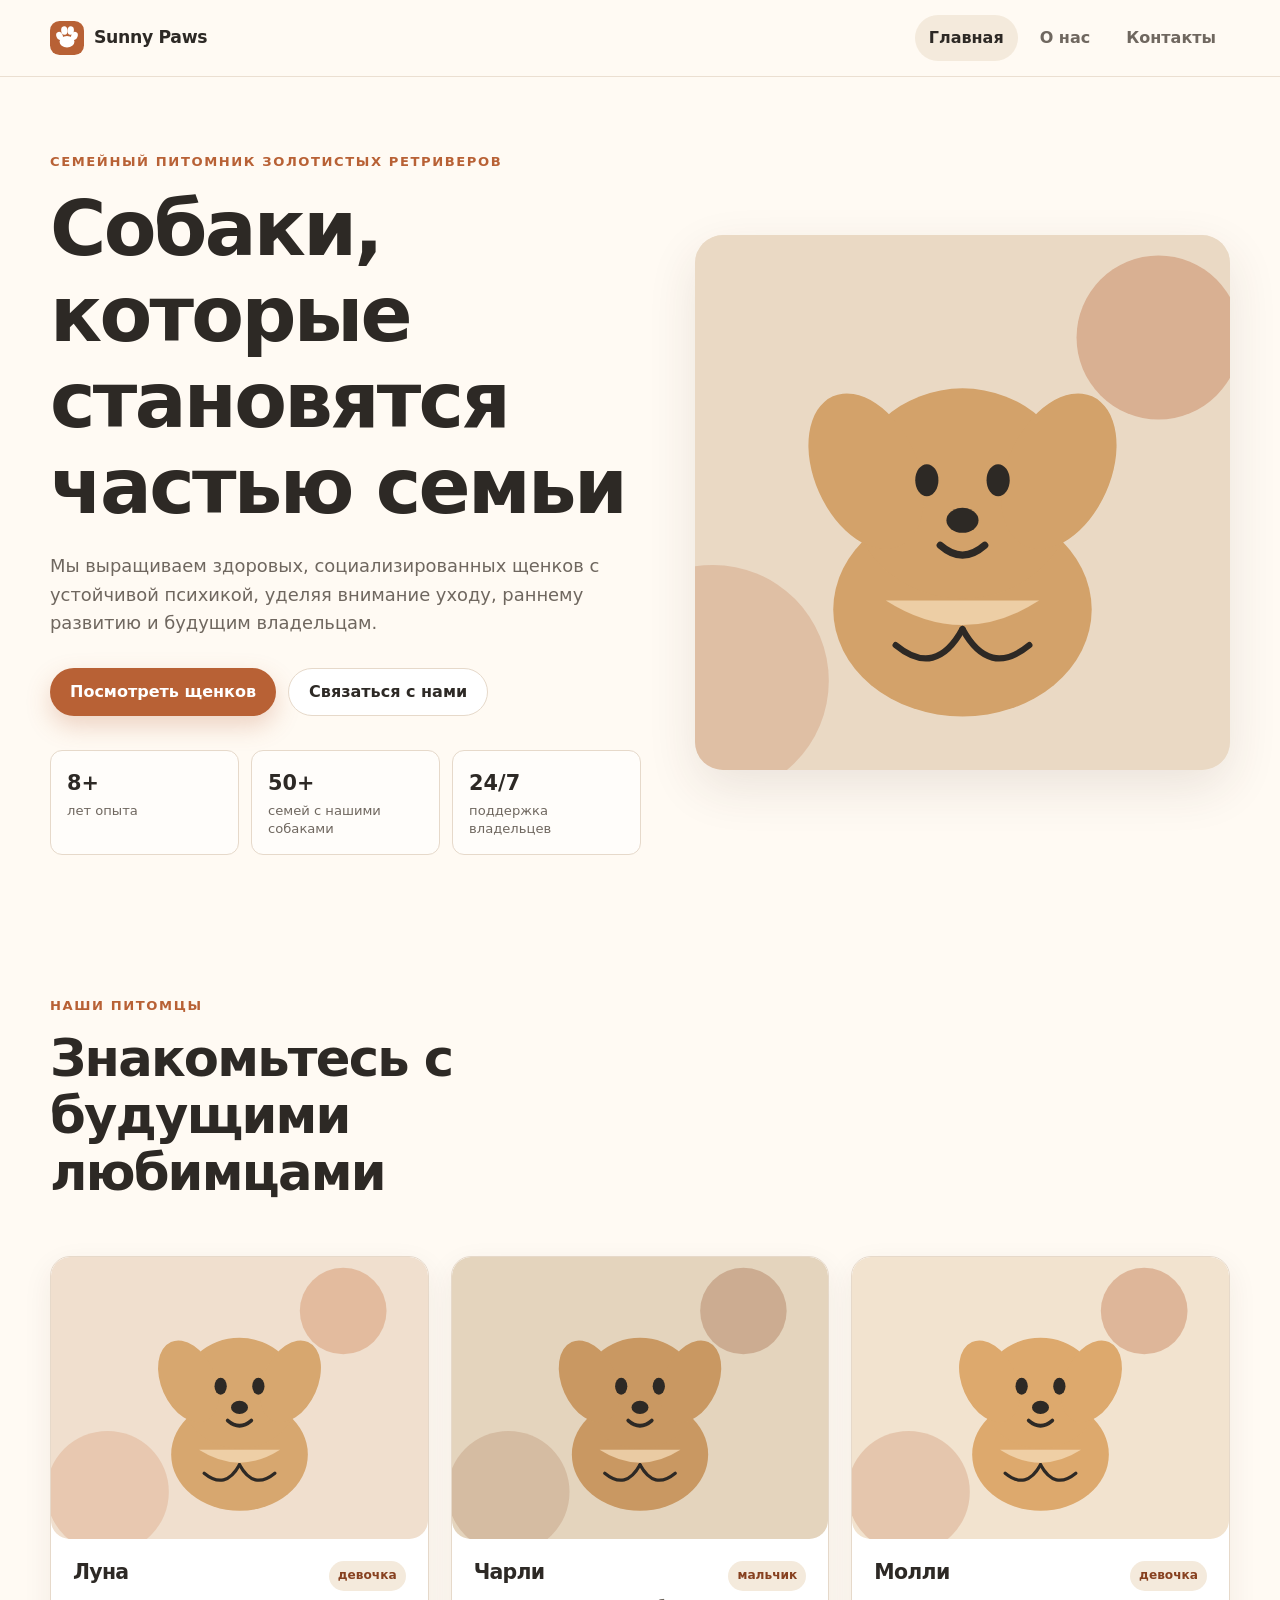
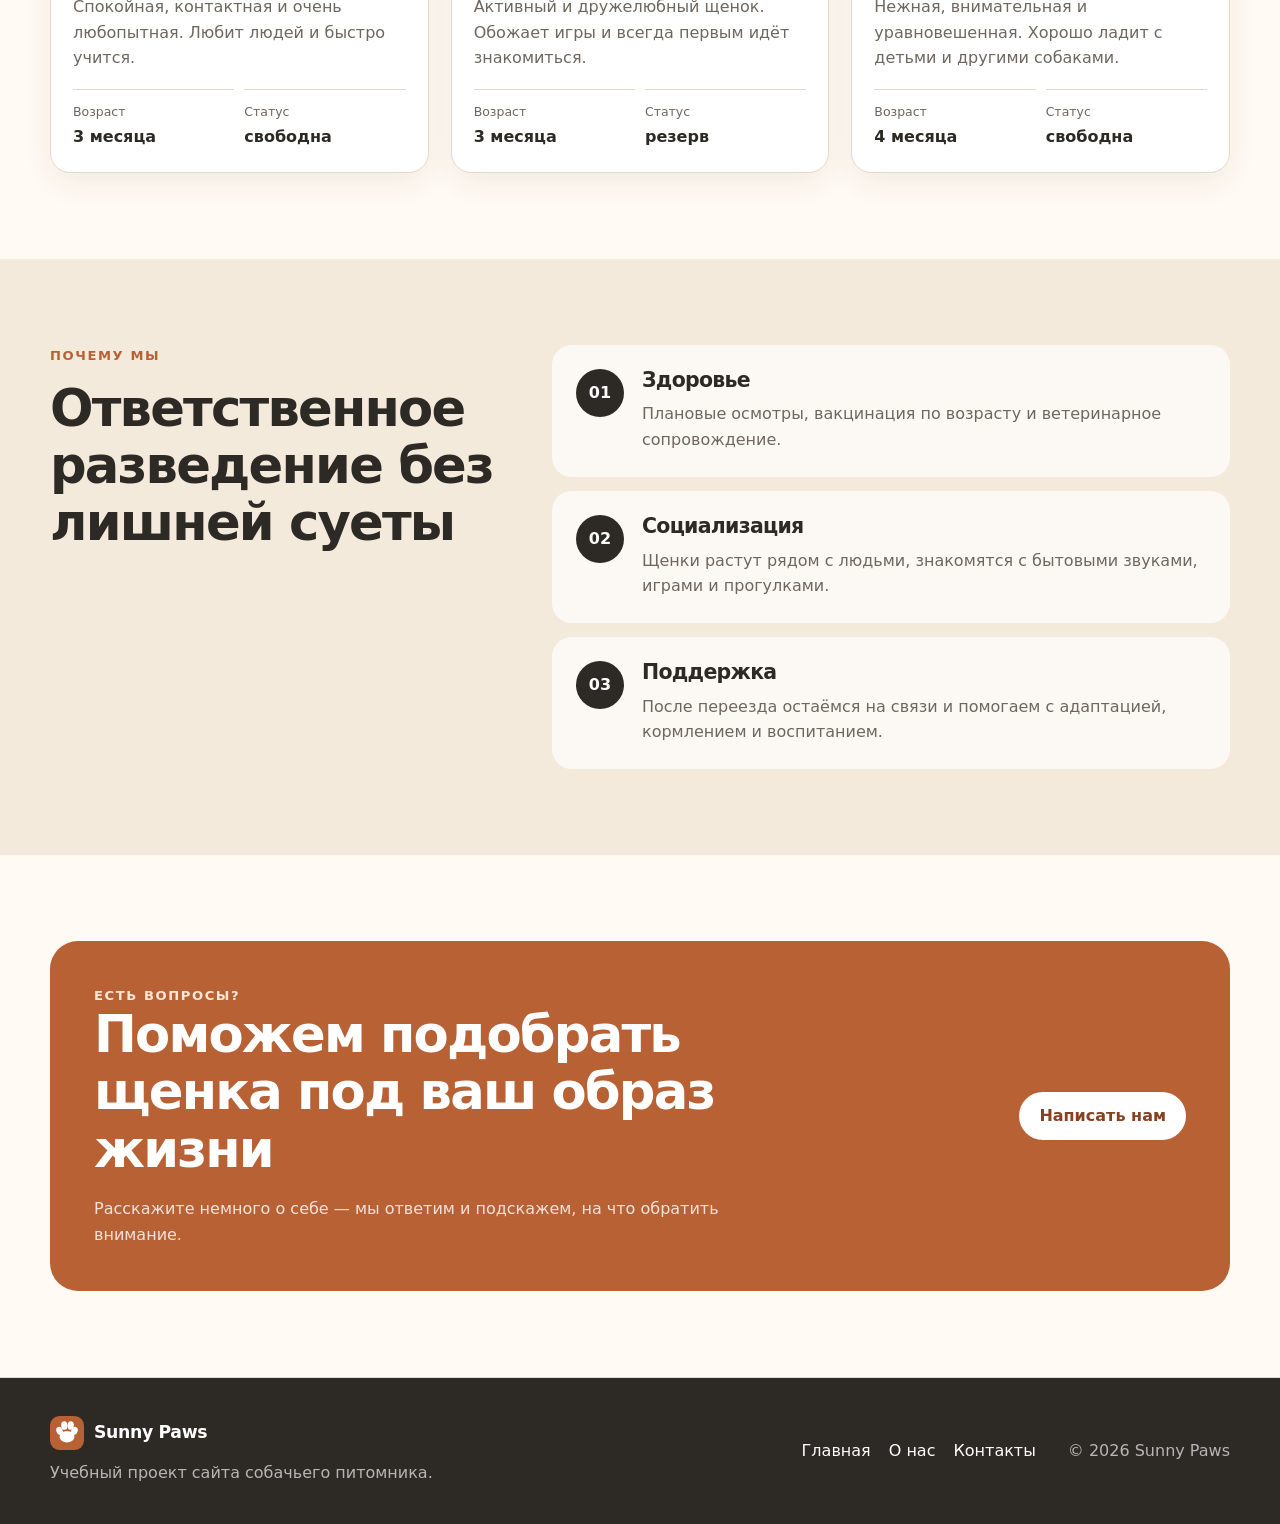
==== index.html @ 7658da3b "c" ====
<!DOCTYPE html>
<html lang="ru">
<head>
  <meta charset="UTF-8">
  <meta name="viewport" content="width=device-width, initial-scale=1.0">
  <meta name="description" content="Sunny Paws — семейный питомник золотистых ретриверов. Щенки, родители, уход и консультации.">
  <title>Sunny Paws — питомник золотистых ретриверов</title>
  <link rel="icon" href="images/paw.svg" type="image/svg+xml">
  <link rel="stylesheet" href="css/style.css">
  <link rel="stylesheet" href="css/responsive.css">
  <script src="js/script.js" defer></script>
</head>
<body>
  <header class="site-header">
    <div class="container header-inner">
      <a class="logo" href="index.html" aria-label="Sunny Paws — на главную">
        <img src="images/paw.svg" alt="" width="34" height="34">
        <span>Sunny Paws</span>
      </a>

      <button class="menu-toggle" type="button" aria-label="Открыть меню" aria-expanded="false" aria-controls="main-nav">
        <span></span>
        <span></span>
        <span></span>
      </button>

      <nav class="main-nav" id="main-nav" aria-label="Основная навигация">
        <a class="active" href="index.html" aria-current="page">Главная</a>
        <a href="about.html">О нас</a>
        <a href="contacts.html">Контакты</a>
      </nav>
    </div>
  </header>

  <main>
    <section class="hero">
      <div class="container hero-grid">
        <div class="hero-content">
          <p class="eyebrow">Семейный питомник золотистых ретриверов</p>
          <h1>Собаки, которые становятся частью семьи</h1>
          <p class="hero-text">
            Мы выращиваем здоровых, социализированных щенков с устойчивой психикой,
            уделяя внимание уходу, раннему развитию и будущим владельцам.
          </p>
          <div class="hero-actions">
            <a class="button button-primary" href="#puppies">Посмотреть щенков</a>
            <a class="button button-secondary" href="contacts.html">Связаться с нами</a>
          </div>
          <ul class="hero-facts" aria-label="Кратко о питомнике">
            <li><strong>8+</strong><span>лет опыта</span></li>
            <li><strong>50+</strong><span>семей с нашими собаками</span></li>
            <li><strong>24/7</strong><span>поддержка владельцев</span></li>
          </ul>
        </div>

        <div class="hero-visual" aria-hidden="true">
          <img src="images/hero-dog.svg" alt="">
        </div>
      </div>
    </section>

    <section class="section" id="puppies">
      <div class="container">
        <div class="section-heading">
          <div>
            <p class="eyebrow">Наши питомцы</p>
            <h2>Знакомьтесь с будущими любимцами</h2>
          </div>
        </div>

        <div class="dog-grid">
          <article class="dog-card">
            <img src="images/dog-luna.svg" alt="Золотистый ретривер по кличке Луна">
            <div class="dog-card-body">
              <div class="dog-card-top">
                <h3>Луна</h3>
                <span class="badge">девочка</span>
              </div>
              <p>Спокойная, контактная и очень любопытная. Любит людей и быстро учится.</p>
              <dl class="dog-meta">
                <div><dt>Возраст</dt><dd>3 месяца</dd></div>
                <div><dt>Статус</dt><dd>свободна</dd></div>
              </dl>
            </div>
          </article>

          <article class="dog-card">
            <img src="images/dog-charlie.svg" alt="Золотистый ретривер по кличке Чарли">
            <div class="dog-card-body">
              <div class="dog-card-top">
                <h3>Чарли</h3>
                <span class="badge">мальчик</span>
              </div>
              <p>Активный и дружелюбный щенок. Обожает игры и всегда первым идёт знакомиться.</p>
              <dl class="dog-meta">
                <div><dt>Возраст</dt><dd>3 месяца</dd></div>
                <div><dt>Статус</dt><dd>резерв</dd></div>
              </dl>
            </div>
          </article>

          <article class="dog-card">
            <img src="images/dog-molly.svg" alt="Золотистый ретривер по кличке Молли">
            <div class="dog-card-body">
              <div class="dog-card-top">
                <h3>Молли</h3>
                <span class="badge">девочка</span>
              </div>
              <p>Нежная, внимательная и уравновешенная. Хорошо ладит с детьми и другими собаками.</p>
              <dl class="dog-meta">
                <div><dt>Возраст</dt><dd>4 месяца</dd></div>
                <div><dt>Статус</dt><dd>свободна</dd></div>
              </dl>
            </div>
          </article>
        </div>
      </div>
    </section>

    <section class="section section-soft">
      <div class="container benefits-grid">
        <div class="section-heading compact">
          <div>
            <p class="eyebrow">Почему мы</p>
            <h2>Ответственное разведение без лишней суеты</h2>
          </div>
        </div>

        <div class="benefits">
          <article class="benefit">
            <span class="benefit-number">01</span>
            <div>
              <h3>Здоровье</h3>
              <p>Плановые осмотры, вакцинация по возрасту и ветеринарное сопровождение.</p>
            </div>
          </article>
          <article class="benefit">
            <span class="benefit-number">02</span>
            <div>
              <h3>Социализация</h3>
              <p>Щенки растут рядом с людьми, знакомятся с бытовыми звуками, играми и прогулками.</p>
            </div>
          </article>
          <article class="benefit">
            <span class="benefit-number">03</span>
            <div>
              <h3>Поддержка</h3>
              <p>После переезда остаёмся на связи и помогаем с адаптацией, кормлением и воспитанием.</p>
            </div>
          </article>
        </div>
      </div>
    </section>

    <section class="section">
      <div class="container cta">
        <div>
          <p class="eyebrow">Есть вопросы?</p>
          <h2>Поможем подобрать щенка под ваш образ жизни</h2>
          <p>Расскажите немного о себе — мы ответим и подскажем, на что обратить внимание.</p>
        </div>
        <a class="button button-light" href="contacts.html">Написать нам</a>
      </div>
    </section>
  </main>

  <footer class="site-footer">
    <div class="container footer-inner">
      <div>
        <a class="logo footer-logo" href="index.html">
          <img src="images/paw.svg" alt="" width="30" height="30">
          <span>Sunny Paws</span>
        </a>
        <p>Учебный проект сайта собачьего питомника.</p>
      </div>
      <nav class="footer-nav" aria-label="Навигация в подвале">
        <a href="index.html">Главная</a>
        <a href="about.html">О нас</a>
        <a href="contacts.html">Контакты</a>
      </nav>
      <p class="copyright">© <span data-current-year></span> Sunny Paws</p>
    </div>
  </footer>
</body>
</html>
---- css/style.css ----
:root {
  --bg: #fffaf3;
  --surface: #ffffff;
  --surface-soft: #f4eadc;
  --text: #2d2925;
  --muted: #6f675f;
  --accent: #b86135;
  --accent-dark: #874120;
  --line: #e6d9ca;
  --success: #2f6c4e;
  --danger: #b13d3d;
  --shadow: 0 18px 50px rgba(70, 49, 34, 0.11);
  --radius-lg: 28px;
  --radius-md: 20px;
  --radius-sm: 12px;
  --container: 1180px;
}

* {
  box-sizing: border-box;
}

html {
  scroll-behavior: smooth;
}

body {
  margin: 0;
  font-family: Inter, ui-sans-serif, system-ui, -apple-system, BlinkMacSystemFont, "Segoe UI", sans-serif;
  color: var(--text);
  background: var(--bg);
  line-height: 1.6;
}

body.menu-open {
  overflow: hidden;
}

img {
  display: block;
  max-width: 100%;
}

a {
  color: inherit;
}

button,
input,
textarea {
  font: inherit;
}

button,
a {
  -webkit-tap-highlight-color: transparent;
}

.container {
  width: min(calc(100% - 40px), var(--container));
  margin-inline: auto;
}

.site-header {
  position: sticky;
  top: 0;
  z-index: 100;
  background: rgba(255, 250, 243, 0.94);
  border-bottom: 1px solid rgba(230, 217, 202, 0.8);
  backdrop-filter: blur(12px);
}

.header-inner {
  min-height: 76px;
  display: flex;
  align-items: center;
  justify-content: space-between;
  gap: 24px;
}

.logo {
  display: inline-flex;
  align-items: center;
  gap: 10px;
  text-decoration: none;
  font-weight: 800;
  font-size: 1.08rem;
  letter-spacing: -0.02em;
}

.logo img {
  width: 34px;
  height: 34px;
}

.main-nav {
  display: flex;
  align-items: center;
  gap: 8px;
}

.main-nav a,
.footer-nav a {
  text-decoration: none;
}

.main-nav a {
  padding: 10px 14px;
  border-radius: 999px;
  color: var(--muted);
  font-weight: 700;
  transition: color 0.2s ease, background 0.2s ease;
}

.main-nav a:hover,
.main-nav a:focus-visible,
.main-nav a.active {
  color: var(--text);
  background: var(--surface-soft);
  outline: none;
}

.menu-toggle {
  display: none;
  width: 44px;
  height: 44px;
  padding: 10px;
  border: 1px solid var(--line);
  border-radius: 12px;
  background: var(--surface);
  cursor: pointer;
}

.menu-toggle span {
  display: block;
  width: 100%;
  height: 2px;
  margin: 4px 0;
  background: var(--text);
  border-radius: 999px;
  transition: transform 0.2s ease, opacity 0.2s ease;
}

.hero {
  padding: 74px 0 54px;
}

.hero-grid,
.page-hero-grid {
  display: grid;
  grid-template-columns: minmax(0, 1.05fr) minmax(320px, 0.95fr);
  align-items: center;
  gap: 54px;
}

.eyebrow {
  margin: 0 0 14px;
  color: var(--accent);
  font-weight: 800;
  font-size: 0.82rem;
  letter-spacing: 0.12em;
  text-transform: uppercase;
}

h1,
h2,
h3,
p {
  margin-top: 0;
}

h1,
h2,
h3 {
  line-height: 1.12;
  letter-spacing: -0.035em;
}

h1 {
  margin-bottom: 22px;
  font-size: clamp(2.7rem, 6vw, 5.6rem);
  max-width: 900px;
}

h2 {
  margin-bottom: 18px;
  font-size: clamp(2rem, 4vw, 3.3rem);
}

h3 {
  margin-bottom: 10px;
  font-size: 1.28rem;
}

.hero-text,
.page-hero p,
.section-heading > p,
.story-copy,
.cta p {
  color: var(--muted);
}

.hero-text {
  max-width: 660px;
  margin-bottom: 30px;
  font-size: 1.12rem;
}

.hero-actions {
  display: flex;
  flex-wrap: wrap;
  gap: 12px;
}

.button {
  display: inline-flex;
  align-items: center;
  justify-content: center;
  min-height: 48px;
  padding: 0 20px;
  border: 0;
  border-radius: 999px;
  text-decoration: none;
  font-weight: 800;
  cursor: pointer;
  transition: transform 0.2s ease, box-shadow 0.2s ease, background 0.2s ease;
}

.button:hover {
  transform: translateY(-2px);
}

.button:focus-visible {
  outline: 3px solid rgba(184, 97, 53, 0.28);
  outline-offset: 3px;
}

.button-primary {
  color: #fff;
  background: var(--accent);
  box-shadow: 0 10px 24px rgba(184, 97, 53, 0.25);
}

.button-primary:hover {
  background: var(--accent-dark);
}

.button-secondary {
  color: var(--text);
  background: var(--surface);
  border: 1px solid var(--line);
}

.button-light {
  flex: 0 0 auto;
  color: var(--accent-dark);
  background: #fff;
}

.hero-visual,
.page-hero-grid > img,
.routine-grid > img {
  overflow: hidden;
  border-radius: var(--radius-lg);
  background: var(--surface-soft);
  box-shadow: var(--shadow);
}

.hero-visual img {
  width: 100%;
  aspect-ratio: 1 / 1;
  object-fit: cover;
}

.hero-facts {
  display: grid;
  grid-template-columns: repeat(3, 1fr);
  gap: 12px;
  max-width: 660px;
  margin: 34px 0 0;
  padding: 0;
  list-style: none;
}

.hero-facts li {
  padding: 16px;
  border: 1px solid var(--line);
  border-radius: var(--radius-sm);
  background: rgba(255, 255, 255, 0.6);
}

.hero-facts strong,
.hero-facts span {
  display: block;
}

.hero-facts strong {
  font-size: 1.3rem;
}

.hero-facts span {
  margin-top: 2px;
  color: var(--muted);
  font-size: 0.82rem;
  line-height: 1.35;
}

.section {
  padding: 86px 0;
}

.section-soft {
  background: var(--surface-soft);
}

.section-heading {
  display: grid;
  grid-template-columns: minmax(0, 1.1fr) minmax(260px, 0.9fr);
  gap: 32px;
  align-items: end;
  margin-bottom: 36px;
}

.section-heading.compact {
  display: block;
  margin-bottom: 0;
}

.dog-grid {
  display: grid;
  grid-template-columns: repeat(3, 1fr);
  gap: 22px;
}

.dog-card {
  overflow: hidden;
  border: 1px solid var(--line);
  border-radius: var(--radius-md);
  background: var(--surface);
  box-shadow: 0 10px 30px rgba(70, 49, 34, 0.07);
  transition: transform 0.2s ease, box-shadow 0.2s ease;
}

.dog-card:hover {
  transform: translateY(-5px);
  box-shadow: var(--shadow);
}

.dog-card > img {
  width: 100%;
  aspect-ratio: 4 / 3;
  object-fit: cover;
}

.dog-card-body {
  padding: 22px;
}

.dog-card-body > p {
  min-height: 76px;
  color: var(--muted);
}

.dog-card-top {
  display: flex;
  justify-content: space-between;
  align-items: start;
  gap: 12px;
}

.badge {
  padding: 5px 9px;
  border-radius: 999px;
  background: var(--surface-soft);
  color: var(--accent-dark);
  font-size: 0.76rem;
  font-weight: 800;
}

.dog-meta {
  display: grid;
  grid-template-columns: 1fr 1fr;
  gap: 10px;
  margin: 18px 0 0;
}

.dog-meta div {
  padding-top: 12px;
  border-top: 1px solid var(--line);
}

.dog-meta dt {
  color: var(--muted);
  font-size: 0.78rem;
}

.dog-meta dd {
  margin: 2px 0 0;
  font-weight: 800;
}

.benefits-grid {
  display: grid;
  grid-template-columns: 0.8fr 1.2fr;
  gap: 50px;
  align-items: start;
}

.benefits {
  display: grid;
  gap: 14px;
}

.benefit {
  display: grid;
  grid-template-columns: auto 1fr;
  gap: 18px;
  padding: 24px;
  border-radius: var(--radius-md);
  background: rgba(255, 255, 255, 0.72);
}

.benefit p,
.principle-card p {
  margin-bottom: 0;
  color: var(--muted);
}

.benefit-number {
  display: grid;
  place-items: center;
  width: 48px;
  height: 48px;
  border-radius: 50%;
  background: var(--text);
  color: #fff;
  font-weight: 800;
}

.cta {
  display: flex;
  align-items: center;
  justify-content: space-between;
  gap: 34px;
  padding: 44px;
  border-radius: var(--radius-lg);
  color: #fff;
  background: var(--accent);
}

.cta h2 {
  max-width: 720px;
}

.cta p {
  max-width: 700px;
  margin-bottom: 0;
  color: rgba(255, 255, 255, 0.82);
}

.cta .eyebrow {
  color: #ffe6d5;
}

.site-footer {
  padding: 38px 0;
  border-top: 1px solid var(--line);
  background: #2d2925;
  color: #fff;
}

.footer-inner {
  display: grid;
  grid-template-columns: 1fr auto auto;
  align-items: center;
  gap: 32px;
}

.footer-logo {
  margin-bottom: 10px;
}

.footer-inner p {
  margin-bottom: 0;
  color: rgba(255, 255, 255, 0.66);
}

.footer-nav {
  display: flex;
  gap: 18px;
}

.footer-nav a:hover,
.footer-nav a:focus-visible {
  text-decoration: underline;
}

.copyright {
  white-space: nowrap;
}

.page-hero {
  padding: 72px 0;
}

.page-hero h1 {
  font-size: clamp(2.5rem, 5vw, 4.6rem);
}

.page-hero p {
  max-width: 670px;
  font-size: 1.08rem;
}

.page-hero-grid > img {
  width: 100%;
  aspect-ratio: 4 / 3;
  object-fit: cover;
}

.story-grid {
  display: grid;
  grid-template-columns: 0.85fr 1.15fr;
  gap: 60px;
}

.story-copy {
  font-size: 1.04rem;
}

.principles-grid {
  display: grid;
  grid-template-columns: repeat(4, 1fr);
  gap: 18px;
}

.principle-card {
  min-height: 230px;
  padding: 24px;
  border: 1px solid rgba(111, 103, 95, 0.16);
  border-radius: var(--radius-md);
  background: rgba(255, 255, 255, 0.72);
}

.principle-card > span {
  display: inline-block;
  margin-bottom: 28px;
  color: var(--accent);
  font-weight: 900;
}

.routine-grid {
  display: grid;
  grid-template-columns: 0.9fr 1.1fr;
  align-items: center;
  gap: 54px;
}

.routine-grid > img {
  width: 100%;
  aspect-ratio: 4 / 3;
  object-fit: cover;
}

.check-list {
  display: grid;
  gap: 12px;
  margin: 24px 0 30px;
  padding: 0;
  list-style: none;
}

.check-list li {
  position: relative;
  padding-left: 34px;
}

.check-list li::before {
  content: "✓";
  position: absolute;
  left: 0;
  top: 0;
  display: grid;
  place-items: center;
  width: 24px;
  height: 24px;
  border-radius: 50%;
  background: var(--surface-soft);
  color: var(--accent-dark);
  font-weight: 900;
}

.contact-grid {
  display: grid;
  grid-template-columns: 0.75fr 1.25fr;
  gap: 30px;
  align-items: start;
}

.contact-panel,
.form-card {
  border-radius: var(--radius-lg);
}

.contact-panel {
  padding: 32px;
  background: var(--text);
  color: #fff;
}

.contact-panel .eyebrow {
  color: #f5c7a9;
}

.contact-list {
  display: grid;
  gap: 22px;
  margin-top: 30px;
}

.contact-list div {
  padding-bottom: 18px;
  border-bottom: 1px solid rgba(255, 255, 255, 0.14);
}

.contact-label {
  display: block;
  margin-bottom: 4px;
  color: rgba(255, 255, 255, 0.58);
  font-size: 0.78rem;
  font-weight: 800;
  letter-spacing: 0.08em;
  text-transform: uppercase;
}

.contact-list a {
  text-underline-offset: 4px;
}

.contact-list p {
  margin-bottom: 0;
}

.contact-note {
  margin: 28px 0 0;
  color: rgba(255, 255, 255, 0.62);
  font-size: 0.9rem;
}

.form-card {
  padding: 34px;
  border: 1px solid var(--line);
  background: var(--surface);
  box-shadow: var(--shadow);
}

.form-row {
  display: grid;
  grid-template-columns: 1fr 1fr;
  gap: 16px;
}

.form-group {
  margin-bottom: 18px;
}

.form-group label {
  display: inline-block;
  margin-bottom: 7px;
  font-weight: 800;
}

input,
textarea {
  width: 100%;
  border: 1px solid #cab9a7;
  border-radius: 12px;
  background: #fffdf9;
  color: var(--text);
  outline: none;
  transition: border-color 0.2s ease, box-shadow 0.2s ease;
}

input {
  height: 50px;
  padding: 0 14px;
}

textarea {
  min-height: 145px;
  padding: 14px;
  resize: vertical;
}

input:focus,
textarea:focus {
  border-color: var(--accent);
  box-shadow: 0 0 0 4px rgba(184, 97, 53, 0.12);
}

input.is-invalid,
textarea.is-invalid {
  border-color: var(--danger);
}

.error-message {
  display: block;
  min-height: 20px;
  margin-top: 5px;
  color: var(--danger);
  font-size: 0.8rem;
}

.checkbox {
  display: flex;
  gap: 10px;
  align-items: flex-start;
  margin-top: 4px;
  color: var(--muted);
  cursor: pointer;
}

.checkbox input {
  flex: 0 0 auto;
  width: 18px;
  height: 18px;
  margin-top: 3px;
}

.checkbox-error {
  margin-bottom: 12px;
}

.submit-button {
  width: 100%;
  margin-top: 6px;
}

.form-status {
  display: none;
  margin-top: 16px;
  padding: 13px 15px;
  border-radius: 12px;
  font-weight: 700;
}

.form-status.success {
  display: block;
  color: var(--success);
  background: #e9f4ee;
}

.form-status.error {
  display: block;
  color: var(--danger);
  background: #fbecec;
}

::selection {
  background: #efc6ad;
  color: #271b14;
}
---- css/responsive.css ----
@media (max-width: 980px) {
  .hero-grid,
  .page-hero-grid,
  .benefits-grid,
  .story-grid,
  .routine-grid,
  .contact-grid {
    grid-template-columns: 1fr;
  }

  .hero-visual,
  .page-hero-grid > img,
  .routine-grid > img {
    max-width: 680px;
  }

  .hero-grid,
  .page-hero-grid {
    gap: 36px;
  }

  .dog-grid {
    grid-template-columns: repeat(2, 1fr);
  }

  .principles-grid {
    grid-template-columns: repeat(2, 1fr);
  }

  .footer-inner {
    grid-template-columns: 1fr 1fr;
  }

  .copyright {
    grid-column: 1 / -1;
  }
}

@media (max-width: 720px) {
  .container {
    width: min(calc(100% - 28px), var(--container));
  }

  .header-inner {
    min-height: 68px;
  }

  .menu-toggle {
    display: block;
    position: relative;
    z-index: 110;
  }

  .menu-toggle[aria-expanded="true"] span:nth-child(1) {
    transform: translateY(6px) rotate(45deg);
  }

  .menu-toggle[aria-expanded="true"] span:nth-child(2) {
    opacity: 0;
  }

  .menu-toggle[aria-expanded="true"] span:nth-child(3) {
    transform: translateY(-6px) rotate(-45deg);
  }

  .main-nav {
    position: fixed;
    inset: 68px 0 auto;
    display: grid;
    gap: 4px;
    padding: 18px 14px 26px;
    border-bottom: 1px solid var(--line);
    background: var(--bg);
    box-shadow: 0 18px 28px rgba(70, 49, 34, 0.12);
    transform: translateY(-130%);
    opacity: 0;
    pointer-events: none;
    transition: transform 0.25s ease, opacity 0.25s ease;
  }

  .main-nav.is-open {
    transform: translateY(0);
    opacity: 1;
    pointer-events: auto;
  }

  .main-nav a {
    padding: 12px 14px;
  }

  .hero,
  .page-hero {
    padding: 52px 0 38px;
  }

  .section {
    padding: 62px 0;
  }

  .section-heading {
    grid-template-columns: 1fr;
    gap: 10px;
  }

  .dog-grid,
  .principles-grid,
  .form-row {
    grid-template-columns: 1fr;
  }

  .dog-card-body > p {
    min-height: auto;
  }

  .hero-facts {
    grid-template-columns: 1fr;
  }

  .cta {
    align-items: flex-start;
    flex-direction: column;
    padding: 30px;
  }

  .footer-inner {
    grid-template-columns: 1fr;
    align-items: start;
  }

  .footer-nav {
    flex-wrap: wrap;
  }

  .copyright {
    grid-column: auto;
  }

  .form-card,
  .contact-panel {
    padding: 24px;
  }
}

@media (max-width: 480px) {
  h1 {
    font-size: clamp(2.35rem, 13vw, 3.2rem);
  }

  h2 {
    font-size: clamp(1.85rem, 9vw, 2.45rem);
  }

  .hero-actions {
    display: grid;
  }

  .button {
    width: 100%;
  }

  .dog-meta {
    grid-template-columns: 1fr;
  }

  .cta {
    border-radius: 20px;
  }
}

@media (max-width: 320px) {
  .container {
    width: calc(100% - 20px);
  }

  .logo {
    font-size: 0.98rem;
  }

  .logo img {
    width: 30px;
    height: 30px;
  }

  .form-card,
  .contact-panel,
  .dog-card-body,
  .principle-card,
  .benefit {
    padding: 18px;
  }
}

@media (prefers-reduced-motion: reduce) {
  *,
  *::before,
  *::after {
    scroll-behavior: auto !important;
    transition-duration: 0.01ms !important;
    animation-duration: 0.01ms !important;
  }
}
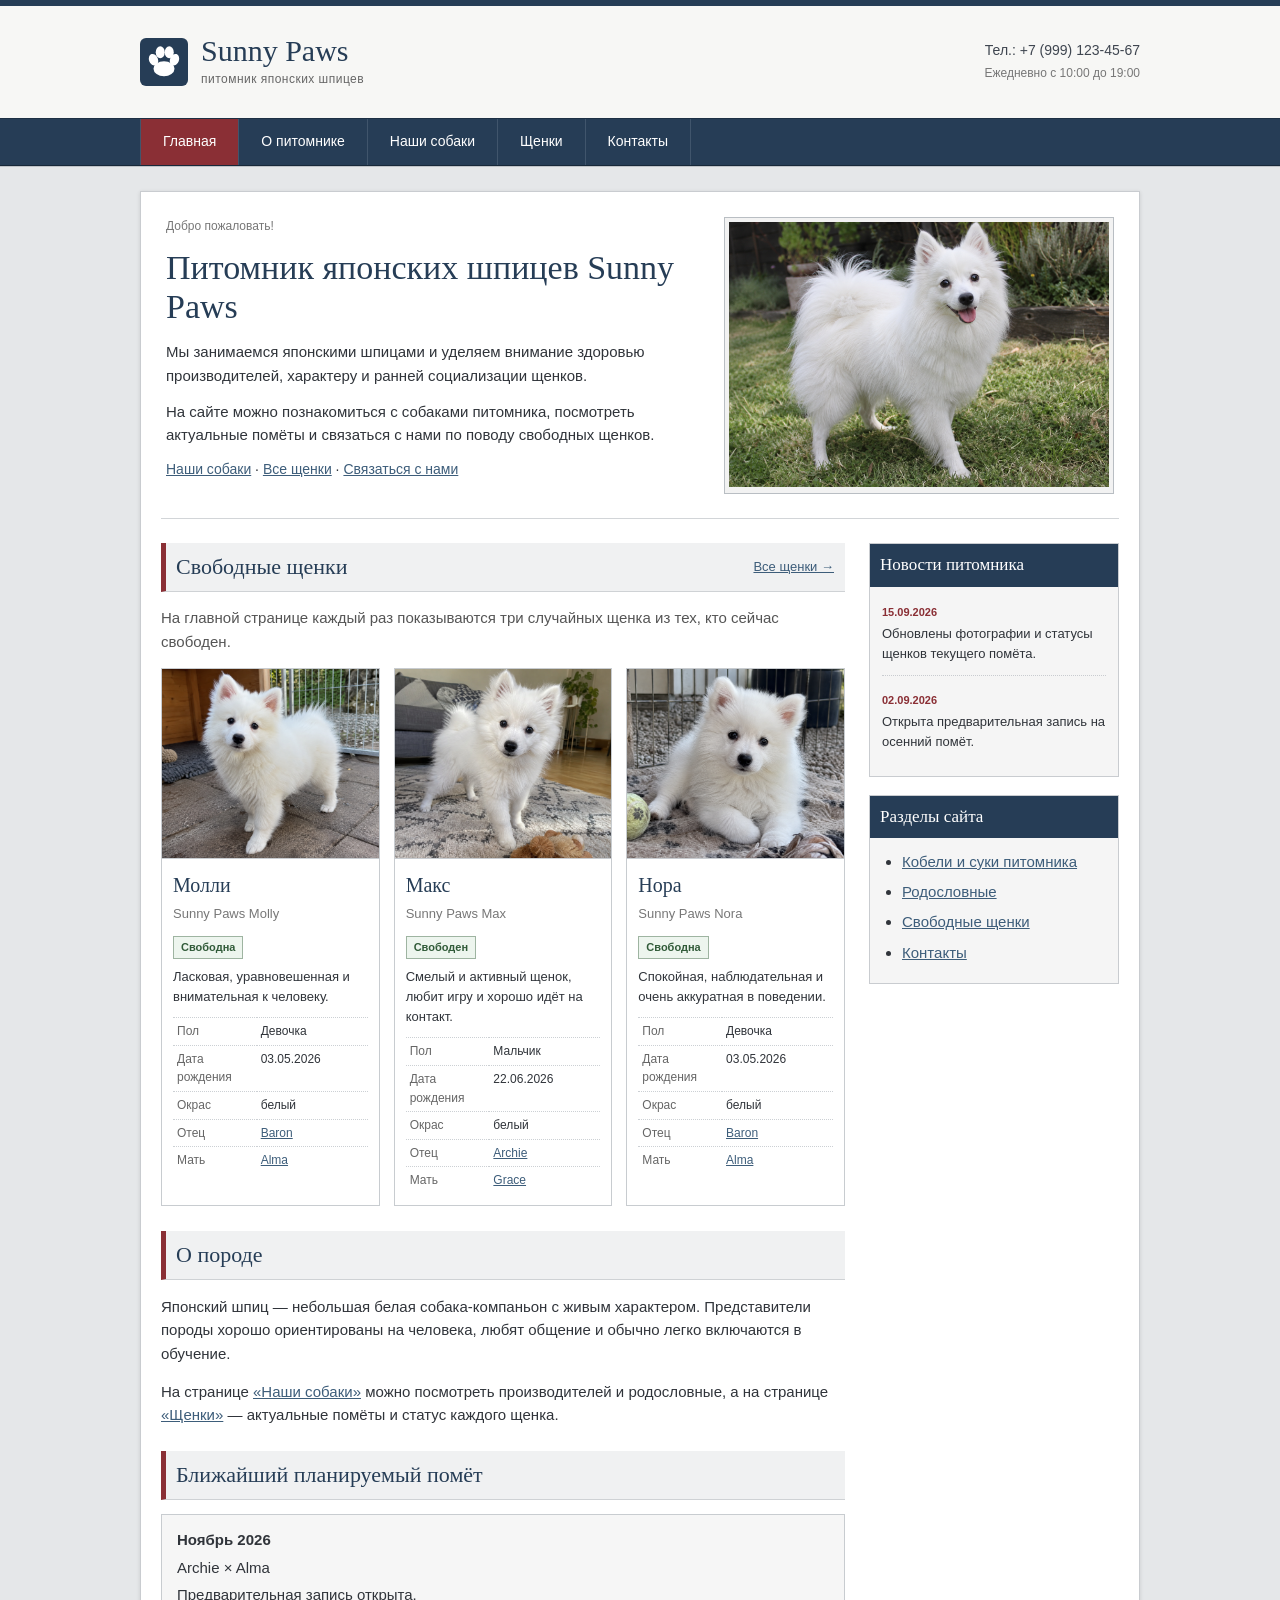
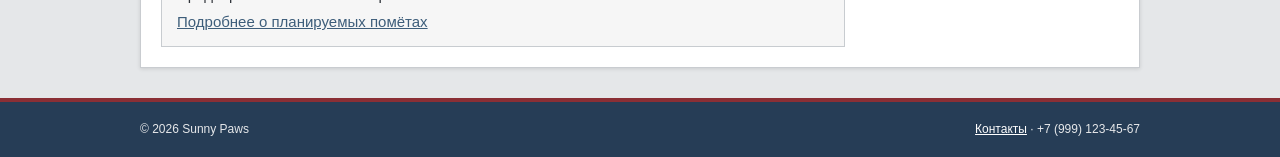
==== commit 2b30cd59: "lala" ====
--- a/index.html
+++ b/index.html
@@ -3,183 +3,110 @@
 <head>
   <meta charset="UTF-8">
   <meta name="viewport" content="width=device-width, initial-scale=1.0">
-  <meta name="description" content="Sunny Paws — семейный питомник золотистых ретриверов. Щенки, родители, уход и консультации.">
-  <title>Sunny Paws — питомник золотистых ретриверов</title>
+  <meta name="description" content="Sunny Paws — питомник японских шпицев. Щенки, собаки питомника, помёты и контакты.">
+  <title>Sunny Paws — питомник японских шпицев</title>
   <link rel="icon" href="images/paw.svg" type="image/svg+xml">
   <link rel="stylesheet" href="css/style.css">
   <link rel="stylesheet" href="css/responsive.css">
+  <script src="js/data.js" defer></script>
   <script src="js/script.js" defer></script>
 </head>
 <body>
-  <header class="site-header">
-    <div class="container header-inner">
-      <a class="logo" href="index.html" aria-label="Sunny Paws — на главную">
-        <img src="images/paw.svg" alt="" width="34" height="34">
-        <span>Sunny Paws</span>
-      </a>
 
-      <button class="menu-toggle" type="button" aria-label="Открыть меню" aria-expanded="false" aria-controls="main-nav">
-        <span></span>
-        <span></span>
-        <span></span>
-      </button>
+<header class="site-header">
+  <div class="site-wrap header-top">
+    <a class="site-name" href="index.html">
+      <img src="images/paw.svg" alt="" width="48" height="48">
+      <span>
+        <strong>Sunny Paws</strong>
+        <small>питомник японских шпицев</small>
+      </span>
+    </a>
+    <p class="header-contact">Тел.: +7 (999) 123-45-67<br><span>Ежедневно с 10:00 до 19:00</span></p>
+    <button class="menu-toggle" type="button" aria-expanded="false" aria-controls="main-nav">Меню</button>
+  </div>
+  <nav class="main-nav" id="main-nav" aria-label="Основная навигация">
+    <div class="site-wrap nav-inner">
+      <a class="active" href="index.html" aria-current="page">Главная</a><a href="about.html">О питомнике</a><a href="dogs.html">Наши собаки</a><a href="puppies.html">Щенки</a><a href="contacts.html">Контакты</a>
+    </div>
+  </nav>
+</header>
+<main class="site-wrap content">
+  <section class="welcome">
+    <div class="welcome-text">
+      <p class="crumb">Добро пожаловать!</p>
+      <h1>Питомник японских шпицев Sunny Paws</h1>
+      <p>Мы занимаемся японскими шпицами и уделяем внимание здоровью производителей, характеру и ранней социализации щенков.</p>
+      <p>На сайте можно познакомиться с собаками питомника, посмотреть актуальные помёты и связаться с нами по поводу свободных щенков.</p>
+      <p class="plain-links"><a href="dogs.html">Наши собаки</a> · <a href="puppies.html">Все щенки</a> · <a href="contacts.html">Связаться с нами</a></p>
+    </div>
+    <div class="welcome-photo">
+      <img src="images/dog-grace.png" alt="Японский шпиц">
+    </div>
+  </section>
 
-      <nav class="main-nav" id="main-nav" aria-label="Основная навигация">
-        <a class="active" href="index.html" aria-current="page">Главная</a>
-        <a href="about.html">О нас</a>
-        <a href="contacts.html">Контакты</a>
-      </nav>
+  <div class="two-columns">
+    <div class="main-column">
+      <section class="block">
+        <div class="title-row">
+          <h2 class="block-title">Свободные щенки</h2>
+          <a class="more-link" href="puppies.html">Все щенки →</a>
+        </div>
+        <p class="intro">На главной странице каждый раз показываются три случайных щенка из тех, кто сейчас свободен.</p>
+        <div class="featured-puppies" id="featured-puppies">
+          <p class="loading-note">Загрузка списка щенков...</p>
+        </div>
+      </section>
+
+      <section class="block">
+        <h2 class="block-title">О породе</h2>
+        <p>Японский шпиц — небольшая белая собака-компаньон с живым характером. Представители породы хорошо ориентированы на человека, любят общение и обычно легко включаются в обучение.</p>
+        <p>На странице <a href="dogs.html">«Наши собаки»</a> можно посмотреть производителей и родословные, а на странице <a href="puppies.html">«Щенки»</a> — актуальные помёты и статус каждого щенка.</p>
+      </section>
+
+      <section class="block">
+        <h2 class="block-title">Ближайший планируемый помёт</h2>
+        <div class="planned-small">
+          <p><strong>Ноябрь 2026</strong></p>
+          <p>Archie × Alma</p>
+          <p>Предварительная запись открыта.</p>
+          <a href="puppies.html#planned">Подробнее о планируемых помётах</a>
+        </div>
+      </section>
     </div>
-  </header>
 
-  <main>
-    <section class="hero">
-      <div class="container hero-grid">
-        <div class="hero-content">
-          <p class="eyebrow">Семейный питомник золотистых ретриверов</p>
-          <h1>Собаки, которые становятся частью семьи</h1>
-          <p class="hero-text">
-            Мы выращиваем здоровых, социализированных щенков с устойчивой психикой,
-            уделяя внимание уходу, раннему развитию и будущим владельцам.
-          </p>
-          <div class="hero-actions">
-            <a class="button button-primary" href="#puppies">Посмотреть щенков</a>
-            <a class="button button-secondary" href="contacts.html">Связаться с нами</a>
-          </div>
-          <ul class="hero-facts" aria-label="Кратко о питомнике">
-            <li><strong>8+</strong><span>лет опыта</span></li>
-            <li><strong>50+</strong><span>семей с нашими собаками</span></li>
-            <li><strong>24/7</strong><span>поддержка владельцев</span></li>
-          </ul>
-        </div>
+    <aside class="sidebar">
+      <section class="side-box">
+        <h2>Новости питомника</h2>
+        <article class="news-item">
+          <time datetime="2026-09-15">15.09.2026</time>
+          <p>Обновлены фотографии и статусы щенков текущего помёта.</p>
+        </article>
+        <article class="news-item">
+          <time datetime="2026-09-02">02.09.2026</time>
+          <p>Открыта предварительная запись на осенний помёт.</p>
+        </article>
+      </section>
 
-        <div class="hero-visual" aria-hidden="true">
-          <img src="images/hero-dog.svg" alt="">
-        </div>
-      </div>
-    </section>
+      <section class="side-box">
+        <h2>Разделы сайта</h2>
+        <ul class="link-list">
+          <li><a href="dogs.html">Кобели и суки питомника</a></li>
+          <li><a href="dogs.html#pedigree">Родословные</a></li>
+          <li><a href="puppies.html">Свободные щенки</a></li>
+          <li><a href="contacts.html">Контакты</a></li>
+        </ul>
+      </section>
+    </aside>
+  </div>
+</main>
 
-    <section class="section" id="puppies">
-      <div class="container">
-        <div class="section-heading">
-          <div>
-            <p class="eyebrow">Наши питомцы</p>
-            <h2>Знакомьтесь с будущими любимцами</h2>
-          </div>
-        </div>
+<footer class="site-footer">
+  <div class="site-wrap footer-inner">
+    <p>© <span data-current-year></span> Sunny Paws</p>
+    <p><a href="contacts.html">Контакты</a> · +7 (999) 123-45-67</p>
+  </div>
+</footer>
 
-        <div class="dog-grid">
-          <article class="dog-card">
-            <img src="images/dog-luna.svg" alt="Золотистый ретривер по кличке Луна">
-            <div class="dog-card-body">
-              <div class="dog-card-top">
-                <h3>Луна</h3>
-                <span class="badge">девочка</span>
-              </div>
-              <p>Спокойная, контактная и очень любопытная. Любит людей и быстро учится.</p>
-              <dl class="dog-meta">
-                <div><dt>Возраст</dt><dd>3 месяца</dd></div>
-                <div><dt>Статус</dt><dd>свободна</dd></div>
-              </dl>
-            </div>
-          </article>
-
-          <article class="dog-card">
-            <img src="images/dog-charlie.svg" alt="Золотистый ретривер по кличке Чарли">
-            <div class="dog-card-body">
-              <div class="dog-card-top">
-                <h3>Чарли</h3>
-                <span class="badge">мальчик</span>
-              </div>
-              <p>Активный и дружелюбный щенок. Обожает игры и всегда первым идёт знакомиться.</p>
-              <dl class="dog-meta">
-                <div><dt>Возраст</dt><dd>3 месяца</dd></div>
-                <div><dt>Статус</dt><dd>резерв</dd></div>
-              </dl>
-            </div>
-          </article>
-
-          <article class="dog-card">
-            <img src="images/dog-molly.svg" alt="Золотистый ретривер по кличке Молли">
-            <div class="dog-card-body">
-              <div class="dog-card-top">
-                <h3>Молли</h3>
-                <span class="badge">девочка</span>
-              </div>
-              <p>Нежная, внимательная и уравновешенная. Хорошо ладит с детьми и другими собаками.</p>
-              <dl class="dog-meta">
-                <div><dt>Возраст</dt><dd>4 месяца</dd></div>
-                <div><dt>Статус</dt><dd>свободна</dd></div>
-              </dl>
-            </div>
-          </article>
-        </div>
-      </div>
-    </section>
-
-    <section class="section section-soft">
-      <div class="container benefits-grid">
-        <div class="section-heading compact">
-          <div>
-            <p class="eyebrow">Почему мы</p>
-            <h2>Ответственное разведение без лишней суеты</h2>
-          </div>
-        </div>
-
-        <div class="benefits">
-          <article class="benefit">
-            <span class="benefit-number">01</span>
-            <div>
-              <h3>Здоровье</h3>
-              <p>Плановые осмотры, вакцинация по возрасту и ветеринарное сопровождение.</p>
-            </div>
-          </article>
-          <article class="benefit">
-            <span class="benefit-number">02</span>
-            <div>
-              <h3>Социализация</h3>
-              <p>Щенки растут рядом с людьми, знакомятся с бытовыми звуками, играми и прогулками.</p>
-            </div>
-          </article>
-          <article class="benefit">
-            <span class="benefit-number">03</span>
-            <div>
-              <h3>Поддержка</h3>
-              <p>После переезда остаёмся на связи и помогаем с адаптацией, кормлением и воспитанием.</p>
-            </div>
-          </article>
-        </div>
-      </div>
-    </section>
-
-    <section class="section">
-      <div class="container cta">
-        <div>
-          <p class="eyebrow">Есть вопросы?</p>
-          <h2>Поможем подобрать щенка под ваш образ жизни</h2>
-          <p>Расскажите немного о себе — мы ответим и подскажем, на что обратить внимание.</p>
-        </div>
-        <a class="button button-light" href="contacts.html">Написать нам</a>
-      </div>
-    </section>
-  </main>
-
-  <footer class="site-footer">
-    <div class="container footer-inner">
-      <div>
-        <a class="logo footer-logo" href="index.html">
-          <img src="images/paw.svg" alt="" width="30" height="30">
-          <span>Sunny Paws</span>
-        </a>
-        <p>Учебный проект сайта собачьего питомника.</p>
-      </div>
-      <nav class="footer-nav" aria-label="Навигация в подвале">
-        <a href="index.html">Главная</a>
-        <a href="about.html">О нас</a>
-        <a href="contacts.html">Контакты</a>
-      </nav>
-      <p class="copyright">© <span data-current-year></span> Sunny Paws</p>
-    </div>
-  </footer>
 </body>
 </html>
--- a/css/style.css
+++ b/css/style.css
@@ -1,762 +1,687 @@
-:root {
-  --bg: #fffaf3;
-  --surface: #ffffff;
-  --surface-soft: #f4eadc;
-  --text: #2d2925;
-  --muted: #6f675f;
-  --accent: #b86135;
-  --accent-dark: #874120;
-  --line: #e6d9ca;
-  --success: #2f6c4e;
-  --danger: #b13d3d;
-  --shadow: 0 18px 50px rgba(70, 49, 34, 0.11);
-  --radius-lg: 28px;
-  --radius-md: 20px;
-  --radius-sm: 12px;
-  --container: 1180px;
-}
-
-* {
-  box-sizing: border-box;
-}
-
-html {
-  scroll-behavior: smooth;
-}
+* { box-sizing: border-box; }
+
+html { scroll-behavior: smooth; }
 
 body {
   margin: 0;
-  font-family: Inter, ui-sans-serif, system-ui, -apple-system, BlinkMacSystemFont, "Segoe UI", sans-serif;
-  color: var(--text);
-  background: var(--bg);
-  line-height: 1.6;
-}
-
-body.menu-open {
-  overflow: hidden;
-}
-
-img {
-  display: block;
-  max-width: 100%;
-}
-
-a {
-  color: inherit;
-}
-
-button,
-input,
-textarea {
-  font: inherit;
-}
-
-button,
-a {
-  -webkit-tap-highlight-color: transparent;
-}
-
-.container {
-  width: min(calc(100% - 40px), var(--container));
-  margin-inline: auto;
+  color: #30343a;
+  background: #e5e7e9;
+  font-family: Arial, Helvetica, sans-serif;
+  font-size: 15px;
+  line-height: 1.55;
+}
+
+img { max-width: 100%; height: auto; }
+
+a { color: #3d5d7a; }
+a:hover { color: #8a2f35; }
+
+.site-wrap {
+  width: 1000px;
+  max-width: calc(100% - 30px);
+  margin: 0 auto;
 }
 
 .site-header {
-  position: sticky;
-  top: 0;
-  z-index: 100;
-  background: rgba(255, 250, 243, 0.94);
-  border-bottom: 1px solid rgba(230, 217, 202, 0.8);
-  backdrop-filter: blur(12px);
-}
-
-.header-inner {
-  min-height: 76px;
+  background: #f7f7f5;
+  border-top: 6px solid #263d56;
+  border-bottom: 1px solid #bfc3c7;
+}
+
+.header-top {
+  min-height: 112px;
   display: flex;
   align-items: center;
   justify-content: space-between;
   gap: 24px;
 }
 
-.logo {
-  display: inline-flex;
-  align-items: center;
-  gap: 10px;
-  text-decoration: none;
-  font-weight: 800;
-  font-size: 1.08rem;
-  letter-spacing: -0.02em;
-}
-
-.logo img {
-  width: 34px;
-  height: 34px;
-}
-
-.main-nav {
+.site-name {
   display: flex;
   align-items: center;
-  gap: 8px;
-}
-
-.main-nav a,
-.footer-nav a {
+  gap: 13px;
+  color: #263d56;
   text-decoration: none;
 }
 
+.site-name img { width: 48px; height: 48px; }
+
+.site-name strong,
+.site-name small { display: block; }
+
+.site-name strong {
+  font-family: Georgia, "Times New Roman", serif;
+  font-size: 30px;
+  font-weight: normal;
+  line-height: 1.05;
+}
+
+.site-name small {
+  margin-top: 4px;
+  color: #666;
+  font-size: 12px;
+  letter-spacing: .04em;
+}
+
+.header-contact {
+  margin: 0;
+  text-align: right;
+  color: #3f4650;
+  font-size: 14px;
+}
+
+.header-contact span {
+  color: #777;
+  font-size: 12px;
+}
+
+.main-nav {
+  background: #263d56;
+  border-top: 1px solid #1d3044;
+  border-bottom: 1px solid #172839;
+}
+
+.nav-inner { display: flex; }
+
 .main-nav a {
-  padding: 10px 14px;
-  border-radius: 999px;
-  color: var(--muted);
-  font-weight: 700;
-  transition: color 0.2s ease, background 0.2s ease;
-}
+  display: block;
+  padding: 12px 22px;
+  border-right: 1px solid #40556c;
+  color: #fff;
+  text-decoration: none;
+  font-size: 14px;
+}
+
+.main-nav a:first-child { border-left: 1px solid #40556c; }
 
 .main-nav a:hover,
-.main-nav a:focus-visible,
 .main-nav a.active {
-  color: var(--text);
-  background: var(--surface-soft);
-  outline: none;
-}
-
-.menu-toggle {
-  display: none;
-  width: 44px;
-  height: 44px;
-  padding: 10px;
-  border: 1px solid var(--line);
-  border-radius: 12px;
-  background: var(--surface);
-  cursor: pointer;
-}
-
-.menu-toggle span {
+  background: #8a2f35;
+  color: #fff;
+}
+
+.menu-toggle { display: none; }
+
+.content {
+  margin-top: 24px;
+  margin-bottom: 30px;
+  padding: 20px;
+  background: #fff;
+  border: 1px solid #c9ccd0;
+  box-shadow: 0 1px 4px rgba(0,0,0,.12);
+}
+
+.welcome {
+  display: grid;
+  grid-template-columns: 1fr 390px;
+  gap: 26px;
+  padding: 5px 5px 24px;
+  border-bottom: 1px solid #d2d5d8;
+}
+
+.welcome h1,
+.page-heading h1 {
+  margin: 5px 0 14px;
+  color: #263d56;
+  font-family: Georgia, "Times New Roman", serif;
+  font-size: 34px;
+  font-weight: normal;
+  line-height: 1.15;
+}
+
+.welcome p { margin: 0 0 13px; }
+
+.welcome-photo {
+  padding: 4px;
+  background: #f2f2f2;
+  border: 1px solid #b9bec3;
+}
+
+.welcome-photo img {
   display: block;
   width: 100%;
-  height: 2px;
-  margin: 4px 0;
-  background: var(--text);
-  border-radius: 999px;
-  transition: transform 0.2s ease, opacity 0.2s ease;
-}
-
-.hero {
-  padding: 74px 0 54px;
-}
-
-.hero-grid,
-.page-hero-grid {
-  display: grid;
-  grid-template-columns: minmax(0, 1.05fr) minmax(320px, 0.95fr);
-  align-items: center;
-  gap: 54px;
-}
-
-.eyebrow {
-  margin: 0 0 14px;
-  color: var(--accent);
-  font-weight: 800;
-  font-size: 0.82rem;
-  letter-spacing: 0.12em;
-  text-transform: uppercase;
-}
-
-h1,
-h2,
-h3,
-p {
-  margin-top: 0;
-}
-
-h1,
-h2,
-h3 {
-  line-height: 1.12;
-  letter-spacing: -0.035em;
-}
-
-h1 {
-  margin-bottom: 22px;
-  font-size: clamp(2.7rem, 6vw, 5.6rem);
-  max-width: 900px;
-}
-
-h2 {
-  margin-bottom: 18px;
-  font-size: clamp(2rem, 4vw, 3.3rem);
-}
-
-h3 {
-  margin-bottom: 10px;
-  font-size: 1.28rem;
-}
-
-.hero-text,
-.page-hero p,
-.section-heading > p,
-.story-copy,
-.cta p {
-  color: var(--muted);
-}
-
-.hero-text {
-  max-width: 660px;
-  margin-bottom: 30px;
-  font-size: 1.12rem;
-}
-
-.hero-actions {
-  display: flex;
-  flex-wrap: wrap;
-  gap: 12px;
-}
-
-.button {
-  display: inline-flex;
-  align-items: center;
-  justify-content: center;
-  min-height: 48px;
-  padding: 0 20px;
-  border: 0;
-  border-radius: 999px;
-  text-decoration: none;
-  font-weight: 800;
-  cursor: pointer;
-  transition: transform 0.2s ease, box-shadow 0.2s ease, background 0.2s ease;
-}
-
-.button:hover {
-  transform: translateY(-2px);
-}
-
-.button:focus-visible {
-  outline: 3px solid rgba(184, 97, 53, 0.28);
-  outline-offset: 3px;
-}
-
-.button-primary {
-  color: #fff;
-  background: var(--accent);
-  box-shadow: 0 10px 24px rgba(184, 97, 53, 0.25);
-}
-
-.button-primary:hover {
-  background: var(--accent-dark);
-}
-
-.button-secondary {
-  color: var(--text);
-  background: var(--surface);
-  border: 1px solid var(--line);
-}
-
-.button-light {
-  flex: 0 0 auto;
-  color: var(--accent-dark);
-  background: #fff;
-}
-
-.hero-visual,
-.page-hero-grid > img,
-.routine-grid > img {
-  overflow: hidden;
-  border-radius: var(--radius-lg);
-  background: var(--surface-soft);
-  box-shadow: var(--shadow);
-}
-
-.hero-visual img {
-  width: 100%;
-  aspect-ratio: 1 / 1;
+  height: 265px;
   object-fit: cover;
 }
 
-.hero-facts {
-  display: grid;
-  grid-template-columns: repeat(3, 1fr);
-  gap: 12px;
-  max-width: 660px;
-  margin: 34px 0 0;
-  padding: 0;
-  list-style: none;
-}
-
-.hero-facts li {
-  padding: 16px;
-  border: 1px solid var(--line);
-  border-radius: var(--radius-sm);
-  background: rgba(255, 255, 255, 0.6);
-}
-
-.hero-facts strong,
-.hero-facts span {
-  display: block;
-}
-
-.hero-facts strong {
-  font-size: 1.3rem;
-}
-
-.hero-facts span {
-  margin-top: 2px;
-  color: var(--muted);
-  font-size: 0.82rem;
-  line-height: 1.35;
-}
-
-.section {
-  padding: 86px 0;
-}
-
-.section-soft {
-  background: var(--surface-soft);
-}
-
-.section-heading {
-  display: grid;
-  grid-template-columns: minmax(0, 1.1fr) minmax(260px, 0.9fr);
-  gap: 32px;
-  align-items: end;
-  margin-bottom: 36px;
-}
-
-.section-heading.compact {
-  display: block;
-  margin-bottom: 0;
-}
-
-.dog-grid {
-  display: grid;
-  grid-template-columns: repeat(3, 1fr);
-  gap: 22px;
-}
-
-.dog-card {
-  overflow: hidden;
-  border: 1px solid var(--line);
-  border-radius: var(--radius-md);
-  background: var(--surface);
-  box-shadow: 0 10px 30px rgba(70, 49, 34, 0.07);
-  transition: transform 0.2s ease, box-shadow 0.2s ease;
-}
-
-.dog-card:hover {
-  transform: translateY(-5px);
-  box-shadow: var(--shadow);
-}
-
-.dog-card > img {
-  width: 100%;
-  aspect-ratio: 4 / 3;
-  object-fit: cover;
-}
-
-.dog-card-body {
-  padding: 22px;
-}
-
-.dog-card-body > p {
-  min-height: 76px;
-  color: var(--muted);
-}
-
-.dog-card-top {
-  display: flex;
-  justify-content: space-between;
-  align-items: start;
-  gap: 12px;
-}
-
-.badge {
-  padding: 5px 9px;
-  border-radius: 999px;
-  background: var(--surface-soft);
-  color: var(--accent-dark);
-  font-size: 0.76rem;
-  font-weight: 800;
-}
-
-.dog-meta {
-  display: grid;
-  grid-template-columns: 1fr 1fr;
-  gap: 10px;
-  margin: 18px 0 0;
-}
-
-.dog-meta div {
-  padding-top: 12px;
-  border-top: 1px solid var(--line);
-}
-
-.dog-meta dt {
-  color: var(--muted);
-  font-size: 0.78rem;
-}
-
-.dog-meta dd {
-  margin: 2px 0 0;
-  font-weight: 800;
-}
-
-.benefits-grid {
-  display: grid;
-  grid-template-columns: 0.8fr 1.2fr;
-  gap: 50px;
-  align-items: start;
-}
-
-.benefits {
-  display: grid;
-  gap: 14px;
-}
-
-.benefit {
-  display: grid;
-  grid-template-columns: auto 1fr;
-  gap: 18px;
-  padding: 24px;
-  border-radius: var(--radius-md);
-  background: rgba(255, 255, 255, 0.72);
-}
-
-.benefit p,
-.principle-card p {
-  margin-bottom: 0;
-  color: var(--muted);
-}
-
-.benefit-number {
-  display: grid;
-  place-items: center;
-  width: 48px;
-  height: 48px;
-  border-radius: 50%;
-  background: var(--text);
-  color: #fff;
-  font-weight: 800;
-}
-
-.cta {
+.crumb {
+  margin: 0;
+  color: #777;
+  font-size: 12px;
+}
+
+.plain-links { font-size: 14px; }
+
+.two-columns {
+  display: grid;
+  grid-template-columns: minmax(0,1fr) 250px;
+  gap: 24px;
+  margin-top: 24px;
+}
+
+.main-column { min-width: 0; }
+
+.block { margin-bottom: 25px; }
+.block:last-child { margin-bottom: 0; }
+
+.title-row {
   display: flex;
   align-items: center;
   justify-content: space-between;
-  gap: 34px;
-  padding: 44px;
-  border-radius: var(--radius-lg);
+  gap: 15px;
+  margin-bottom: 14px;
+  border-left: 5px solid #8a2f35;
+  border-bottom: 1px solid #cfd2d5;
+  background: #f0f1f2;
+}
+
+.title-row .block-title {
+  margin: 0;
+  border: 0;
+  background: transparent;
+}
+
+.more-link {
+  margin-right: 11px;
+  white-space: nowrap;
+  font-size: 13px;
+}
+
+.block-title,
+.side-box h2 {
+  font-family: Georgia, "Times New Roman", serif;
+  font-weight: normal;
+}
+
+.block-title {
+  margin: 0 0 14px;
+  padding: 7px 10px;
+  color: #263d56;
+  background: #f0f1f2;
+  border-left: 5px solid #8a2f35;
+  border-bottom: 1px solid #cfd2d5;
+  font-size: 22px;
+}
+
+.intro { margin-top: 0; color: #555; }
+
+.featured-puppies,
+.puppies-catalog {
+  display: grid;
+  gap: 14px;
+}
+
+.featured-puppies { grid-template-columns: repeat(3,1fr); }
+.puppies-catalog { grid-template-columns: repeat(3,1fr); }
+
+.puppy-card {
+  background: #fff;
+  border: 1px solid #c8ccd0;
+}
+
+.puppy-card > img {
+  display: block;
+  width: 100%;
+  height: 190px;
+  object-fit: cover;
+  border-bottom: 1px solid #c8ccd0;
+}
+
+.puppy-info { padding: 11px; }
+
+.puppy-info h3 {
+  margin: 0 0 3px;
+  color: #263d56;
+  font-family: Georgia, "Times New Roman", serif;
+  font-size: 20px;
+  font-weight: normal;
+}
+
+.puppy-full-name {
+  margin: 0 0 9px;
+  color: #777;
+  font-size: 11px;
+}
+
+.puppy-info p { margin: 0 0 10px; font-size: 13px; }
+
+.puppy-info table {
+  width: 100%;
+  border-collapse: collapse;
+  font-size: 12px;
+}
+
+.puppy-info th,
+.puppy-info td {
+  padding: 4px;
+  border-top: 1px dotted #ccd0d4;
+  text-align: left;
+  vertical-align: top;
+}
+
+.puppy-info th {
+  width: 43%;
+  color: #666;
+  font-weight: normal;
+}
+
+.status {
+  display: inline-block;
+  margin-bottom: 8px;
+  padding: 2px 7px;
+  border: 1px solid;
+  font-size: 11px;
+  font-weight: bold;
+}
+
+.status-available {
+  color: #315b39;
+  background: #edf5ee;
+  border-color: #9eb4a1;
+}
+
+.status-reserved {
+  color: #655f32;
+  background: #faf7e7;
+  border-color: #d6cb95;
+}
+
+.status-family {
+  color: #555;
+  background: #f1f1f1;
+  border-color: #c4c4c4;
+}
+
+.loading-note,
+.empty-note {
+  margin: 0;
+  padding: 14px;
+  border: 1px dashed #bfc4c8;
+  color: #666;
+  background: #f8f8f8;
+}
+
+.planned-small {
+  padding: 13px 15px;
+  border: 1px solid #c8ccd0;
+  background: #f6f6f6;
+}
+
+.planned-small p { margin: 0 0 4px; }
+
+.sidebar { min-width: 0; }
+
+.side-box {
+  margin-bottom: 18px;
+  padding: 0 12px 12px;
+  background: #f5f5f5;
+  border: 1px solid #c9ccd0;
+}
+
+.side-box h2 {
+  margin: 0 -12px 12px;
+  padding: 8px 10px;
   color: #fff;
-  background: var(--accent);
-}
-
-.cta h2 {
-  max-width: 720px;
-}
-
-.cta p {
-  max-width: 700px;
-  margin-bottom: 0;
-  color: rgba(255, 255, 255, 0.82);
-}
-
-.cta .eyebrow {
-  color: #ffe6d5;
-}
-
-.site-footer {
-  padding: 38px 0;
-  border-top: 1px solid var(--line);
-  background: #2d2925;
+  background: #263d56;
+  font-size: 17px;
+}
+
+.side-box p { margin: 0 0 11px; font-size: 13px; }
+
+.news-item {
+  padding: 0 0 11px;
+  margin: 0 0 11px;
+  border-bottom: 1px dotted #c9ccd0;
+}
+
+.news-item:last-child { margin-bottom: 0; border-bottom: 0; }
+
+.news-item time {
+  color: #8a2f35;
+  font-size: 11px;
+  font-weight: bold;
+}
+
+.news-item p { margin: 2px 0 0; }
+
+.link-list,
+.normal-list {
+  margin: 0;
+  padding-left: 20px;
+}
+
+.link-list li,
+.normal-list li { margin-bottom: 7px; }
+
+.page-heading {
+  padding: 2px 5px 17px;
+  border-bottom: 1px solid #d2d5d8;
+}
+
+.page-heading h1 { margin-bottom: 5px; font-size: 32px; }
+.page-heading > p:last-child { margin-bottom: 0; color: #555; }
+
+.article-photo {
+  float: right;
+  width: 300px;
+  height: 205px;
+  margin: 0 0 14px 20px;
+  padding: 4px;
+  object-fit: cover;
+  background: #f2f2f2;
+  border: 1px solid #b9bec3;
+}
+
+.facts { margin: 0; }
+
+.facts div {
+  padding: 7px 0;
+  border-bottom: 1px dotted #c9ccd0;
+}
+
+.facts div:last-child { border-bottom: 0; }
+
+.facts dt {
+  color: #666;
+  font-size: 11px;
+  text-transform: uppercase;
+}
+
+.facts dd {
+  margin: 1px 0 0;
+  font-size: 13px;
+  font-weight: bold;
+}
+
+.dog-section { margin-top: 24px; }
+
+.adult-dog {
+  display: grid;
+  grid-template-columns: 235px 1fr;
+  gap: 20px;
+  margin-bottom: 18px;
+  padding: 12px;
+  border: 1px solid #c8ccd0;
+  background: #fff;
+}
+
+.adult-dog img {
+  width: 100%;
+  height: 175px;
+  object-fit: cover;
+  border: 1px solid #b9bec3;
+}
+
+.adult-dog h3 {
+  margin: 0 0 10px;
+  color: #263d56;
+  font-family: Georgia, "Times New Roman", serif;
+  font-size: 23px;
+  font-weight: normal;
+}
+
+.adult-dog h3 span {
+  display: block;
+  margin-top: 3px;
+  color: #777;
+  font-family: Arial, Helvetica, sans-serif;
+  font-size: 12px;
+  font-weight: normal;
+}
+
+.adult-dog p { margin-bottom: 0; }
+
+.dog-details {
+  display: grid;
+  grid-template-columns: repeat(2,1fr);
+  gap: 0 18px;
+  margin: 0 0 9px;
+}
+
+.dog-details div {
+  display: grid;
+  grid-template-columns: 120px 1fr;
+  padding: 4px 0;
+  border-bottom: 1px dotted #ccd0d4;
+  font-size: 12px;
+}
+
+.dog-details dt { color: #666; }
+.dog-details dd { margin: 0; font-weight: bold; }
+
+.pedigree-card {
+  margin-bottom: 18px;
+  padding: 14px;
+  border: 1px solid #c8ccd0;
+  background: #f7f7f7;
+}
+
+.pedigree-card h3 {
+  margin: 0 0 14px;
+  color: #263d56;
+  font-family: Georgia, "Times New Roman", serif;
+  font-size: 19px;
+  font-weight: normal;
+}
+
+.pedigree-tree {
+  display: grid;
+  grid-template-columns: 1fr 1.2fr 2fr;
+  gap: 12px;
+  align-items: stretch;
+}
+
+.pedigree-level {
+  display: grid;
+  gap: 8px;
+}
+
+.level-dog { grid-template-rows: 1fr; }
+.level-parents { grid-template-rows: repeat(2,1fr); }
+.level-grandparents { grid-template-rows: repeat(4,1fr); }
+
+.pedigree-level span {
+  display: flex;
+  align-items: center;
+  justify-content: center;
+  min-height: 44px;
+  padding: 7px;
+  border: 1px solid #bfc4c8;
+  background: #fff;
+  text-align: center;
+  font-family: Georgia, "Times New Roman", serif;
+}
+
+.level-dog span {
   color: #fff;
-}
-
-.footer-inner {
-  display: grid;
-  grid-template-columns: 1fr auto auto;
-  align-items: center;
-  gap: 32px;
-}
-
-.footer-logo {
-  margin-bottom: 10px;
-}
-
-.footer-inner p {
-  margin-bottom: 0;
-  color: rgba(255, 255, 255, 0.66);
-}
-
-.footer-nav {
-  display: flex;
-  gap: 18px;
-}
-
-.footer-nav a:hover,
-.footer-nav a:focus-visible {
-  text-decoration: underline;
-}
-
-.copyright {
-  white-space: nowrap;
-}
-
-.page-hero {
-  padding: 72px 0;
-}
-
-.page-hero h1 {
-  font-size: clamp(2.5rem, 5vw, 4.6rem);
-}
-
-.page-hero p {
-  max-width: 670px;
-  font-size: 1.08rem;
-}
-
-.page-hero-grid > img {
-  width: 100%;
-  aspect-ratio: 4 / 3;
-  object-fit: cover;
-}
-
-.story-grid {
-  display: grid;
-  grid-template-columns: 0.85fr 1.15fr;
-  gap: 60px;
-}
-
-.story-copy {
-  font-size: 1.04rem;
-}
-
-.principles-grid {
-  display: grid;
-  grid-template-columns: repeat(4, 1fr);
-  gap: 18px;
-}
-
-.principle-card {
-  min-height: 230px;
-  padding: 24px;
-  border: 1px solid rgba(111, 103, 95, 0.16);
-  border-radius: var(--radius-md);
-  background: rgba(255, 255, 255, 0.72);
-}
-
-.principle-card > span {
-  display: inline-block;
-  margin-bottom: 28px;
-  color: var(--accent);
-  font-weight: 900;
-}
-
-.routine-grid {
-  display: grid;
-  grid-template-columns: 0.9fr 1.1fr;
-  align-items: center;
-  gap: 54px;
-}
-
-.routine-grid > img {
-  width: 100%;
-  aspect-ratio: 4 / 3;
-  object-fit: cover;
-}
-
-.check-list {
+  background: #263d56;
+  border-color: #1d3044;
+}
+
+.puppy-status-block { margin-top: 24px; }
+
+.planned-list {
   display: grid;
   gap: 12px;
-  margin: 24px 0 30px;
-  padding: 0;
-  list-style: none;
-}
-
-.check-list li {
-  position: relative;
-  padding-left: 34px;
-}
-
-.check-list li::before {
-  content: "✓";
-  position: absolute;
-  left: 0;
-  top: 0;
-  display: grid;
-  place-items: center;
-  width: 24px;
-  height: 24px;
-  border-radius: 50%;
-  background: var(--surface-soft);
-  color: var(--accent-dark);
-  font-weight: 900;
-}
-
-.contact-grid {
-  display: grid;
-  grid-template-columns: 0.75fr 1.25fr;
-  gap: 30px;
-  align-items: start;
-}
-
-.contact-panel,
-.form-card {
-  border-radius: var(--radius-lg);
-}
-
-.contact-panel {
-  padding: 32px;
-  background: var(--text);
-  color: #fff;
-}
-
-.contact-panel .eyebrow {
-  color: #f5c7a9;
-}
-
-.contact-list {
-  display: grid;
-  gap: 22px;
-  margin-top: 30px;
-}
-
-.contact-list div {
-  padding-bottom: 18px;
-  border-bottom: 1px solid rgba(255, 255, 255, 0.14);
-}
-
-.contact-label {
+}
+
+.planned-item {
+  display: grid;
+  grid-template-columns: 150px 1fr;
+  gap: 15px;
+  padding: 13px;
+  border: 1px solid #c8ccd0;
+  background: #f6f6f6;
+}
+
+.planned-item strong {
+  color: #263d56;
+  font-family: Georgia, "Times New Roman", serif;
+  font-size: 18px;
+  font-weight: normal;
+}
+
+.planned-item p { margin: 2px 0; }
+
+.contacts-layout { align-items: start; }
+
+.form-group { margin-bottom: 13px; }
+
+.form-group label {
   display: block;
   margin-bottom: 4px;
-  color: rgba(255, 255, 255, 0.58);
-  font-size: 0.78rem;
-  font-weight: 800;
-  letter-spacing: 0.08em;
-  text-transform: uppercase;
-}
-
-.contact-list a {
-  text-underline-offset: 4px;
-}
-
-.contact-list p {
-  margin-bottom: 0;
-}
-
-.contact-note {
-  margin: 28px 0 0;
-  color: rgba(255, 255, 255, 0.62);
-  font-size: 0.9rem;
-}
-
-.form-card {
-  padding: 34px;
-  border: 1px solid var(--line);
-  background: var(--surface);
-  box-shadow: var(--shadow);
-}
-
-.form-row {
-  display: grid;
-  grid-template-columns: 1fr 1fr;
-  gap: 16px;
-}
-
-.form-group {
-  margin-bottom: 18px;
-}
-
-.form-group label {
-  display: inline-block;
-  margin-bottom: 7px;
-  font-weight: 800;
-}
-
-input,
+  font-weight: bold;
+}
+
+input[type="text"],
+input[type="email"],
+input[type="tel"],
 textarea {
   width: 100%;
-  border: 1px solid #cab9a7;
-  border-radius: 12px;
-  background: #fffdf9;
-  color: var(--text);
-  outline: none;
-  transition: border-color 0.2s ease, box-shadow 0.2s ease;
-}
-
-input {
-  height: 50px;
-  padding: 0 14px;
-}
-
-textarea {
-  min-height: 145px;
-  padding: 14px;
-  resize: vertical;
-}
+  padding: 8px 9px;
+  border: 1px solid #aeb5bb;
+  background: #fff;
+  color: #30343a;
+  font: inherit;
+}
+
+textarea { resize: vertical; }
 
 input:focus,
 textarea:focus {
-  border-color: var(--accent);
-  box-shadow: 0 0 0 4px rgba(184, 97, 53, 0.12);
-}
-
-input.is-invalid,
-textarea.is-invalid {
-  border-color: var(--danger);
+  outline: 2px solid #d5dce2;
+  border-color: #263d56;
+}
+
+.is-invalid {
+  border-color: #9c3434 !important;
+  background: #fff7f7 !important;
 }
 
 .error-message {
   display: block;
-  min-height: 20px;
-  margin-top: 5px;
-  color: var(--danger);
-  font-size: 0.8rem;
-}
-
-.checkbox {
+  min-height: 16px;
+  margin-top: 2px;
+  color: #9c3434;
+  font-size: 11px;
+}
+
+.checkbox-row {
   display: flex;
-  gap: 10px;
+  gap: 8px;
   align-items: flex-start;
-  margin-top: 4px;
-  color: var(--muted);
+  margin: 3px 0 0;
+  font-size: 13px;
+}
+
+.checkbox-row input { margin-top: 3px; }
+
+.classic-button {
+  display: inline-block;
+  margin-top: 7px;
+  padding: 9px 15px;
+  border: 1px solid #1d3044;
+  border-radius: 2px;
+  color: #fff;
+  background: #263d56;
+  text-decoration: none;
+  font-weight: bold;
   cursor: pointer;
 }
 
-.checkbox input {
-  flex: 0 0 auto;
-  width: 18px;
-  height: 18px;
-  margin-top: 3px;
-}
-
-.checkbox-error {
-  margin-bottom: 12px;
-}
-
-.submit-button {
-  width: 100%;
-  margin-top: 6px;
-}
+.classic-button:hover {
+  color: #fff;
+  background: #8a2f35;
+}
+
+.form-button { margin-top: 8px; font: inherit; }
 
 .form-status {
   display: none;
-  margin-top: 16px;
-  padding: 13px 15px;
-  border-radius: 12px;
-  font-weight: 700;
+  margin-top: 13px;
+  padding: 8px 10px;
+  border: 1px solid;
+  font-size: 13px;
 }
 
 .form-status.success {
   display: block;
-  color: var(--success);
-  background: #e9f4ee;
+  color: #315e36;
+  background: #eef6e9;
+  border-color: #9eb48e;
 }
 
 .form-status.error {
   display: block;
-  color: var(--danger);
-  background: #fbecec;
-}
-
-::selection {
-  background: #efc6ad;
-  color: #271b14;
-}
+  color: #7b302b;
+  background: #fff0ee;
+  border-color: #caa19d;
+}
+
+.contact-box a { word-break: break-word; }
+
+.site-footer {
+  padding: 18px 0;
+  color: #e6e8ea;
+  background: #263d56;
+  border-top: 4px solid #8a2f35;
+  font-size: 12px;
+}
+
+.site-footer a { color: #fff; }
+
+.footer-inner {
+  display: flex;
+  justify-content: space-between;
+  gap: 20px;
+}
+
+.footer-inner p { margin: 0; }
+
+.favorite-section {
+  margin-top: 24px;
+}
+
+.favorite-pet {
+  display: grid;
+  grid-template-columns: 285px 1fr;
+  gap: 20px;
+  padding: 12px;
+  border: 1px solid #c8ccd0;
+  background: #fff;
+}
+
+.favorite-pet img {
+  width: 100%;
+  height: 250px;
+  object-fit: cover;
+  object-position: center 28%;
+  border: 1px solid #b9bec3;
+}
+
+.favorite-pet h3 {
+  margin: 0 0 10px;
+  color: #263d56;
+  font-family: Georgia, "Times New Roman", serif;
+  font-size: 23px;
+  font-weight: normal;
+}
+
+.favorite-pet p {
+  margin: 0 0 10px;
+}
+
+.pet-note {
+  color: #707070;
+  font-size: 12px;
+}
+
+.guest-pet-box img {
+  display: block;
+  width: 100%;
+  height: 165px;
+  margin-bottom: 10px;
+  object-fit: cover;
+  object-position: center 42%;
+  border: 1px solid #b9bec3;
+}
--- a/css/responsive.css
+++ b/css/responsive.css
@@ -1,201 +1,168 @@
-@media (max-width: 980px) {
-  .hero-grid,
-  .page-hero-grid,
-  .benefits-grid,
-  .story-grid,
-  .routine-grid,
-  .contact-grid {
+@media (max-width: 900px) {
+  .welcome { grid-template-columns: 1fr 330px; }
+  .two-columns { grid-template-columns: minmax(0,1fr) 220px; }
+  .featured-puppies,
+  .puppies-catalog { grid-template-columns: repeat(2,1fr); }
+  .dog-details { grid-template-columns: 1fr; }
+}
+
+@media (max-width: 720px) {
+  body { font-size: 14px; }
+
+  .site-wrap { max-width: calc(100% - 20px); }
+  .header-top { min-height: 85px; }
+  .site-name strong { font-size: 25px; }
+  .header-contact { display: none; }
+
+  .menu-toggle {
+    display: block;
+    padding: 7px 12px;
+    border: 1px solid #1d3044;
+    border-radius: 2px;
+    color: #fff;
+    background: #263d56;
+    font-weight: bold;
+    cursor: pointer;
+  }
+
+  .main-nav { display: none; }
+  .main-nav.is-open { display: block; }
+
+  .nav-inner {
+    display: block;
+    max-width: 100%;
+  }
+
+  .main-nav a,
+  .main-nav a:first-child {
+    border: 0;
+    border-bottom: 1px solid #40556c;
+  }
+
+  .content {
+    margin-top: 12px;
+    padding: 13px;
+  }
+
+  .welcome,
+  .two-columns { grid-template-columns: 1fr; }
+
+  .welcome { gap: 17px; }
+  .welcome-photo { order: -1; }
+
+  .welcome-photo img {
+    height: auto;
+    max-height: 340px;
+  }
+
+  .welcome h1,
+  .page-heading h1 { font-size: 27px; }
+
+  .sidebar {
+    display: grid;
+    grid-template-columns: repeat(2,1fr);
+    gap: 13px;
+  }
+
+  .side-box { margin-bottom: 0; }
+  .article-photo { width: 45%; }
+
+  .adult-dog { grid-template-columns: 200px 1fr; }
+
+  .pedigree-tree { grid-template-columns: 1fr; }
+
+  .pedigree-level {
+    grid-template-columns: repeat(auto-fit, minmax(120px,1fr));
+    grid-template-rows: none;
+  }
+
+  .footer-inner { display: block; }
+  .footer-inner p + p { margin-top: 4px; }
+}
+
+@media (max-width: 540px) {
+  .site-name img { width: 40px; height: 40px; }
+  .site-name strong { font-size: 22px; }
+  .site-name small { font-size: 10px; }
+
+  .featured-puppies,
+  .puppies-catalog,
+  .sidebar { grid-template-columns: 1fr; }
+
+  .puppy-card {
+    display: grid;
+    grid-template-columns: 42% 58%;
+  }
+
+  .puppy-card > img {
+    height: 100%;
+    min-height: 215px;
+    border-right: 1px solid #c8ccd0;
+    border-bottom: 0;
+  }
+
+  .adult-dog { grid-template-columns: 1fr; }
+
+  .adult-dog img {
+    height: auto;
+    max-height: 320px;
+  }
+
+  .article-photo {
+    float: none;
+    width: 100%;
+    height: auto;
+    margin: 0 0 14px;
+  }
+
+  .planned-item { grid-template-columns: 1fr; }
+
+  .title-row {
+    display: block;
+    padding-bottom: 7px;
+  }
+
+  .more-link {
+    display: inline-block;
+    margin: 0 10px;
+  }
+}
+
+@media (max-width: 370px) {
+  .site-wrap { max-width: calc(100% - 12px); }
+  .content { padding: 9px; }
+
+  .site-name strong { font-size: 20px; }
+  .site-name small { display: none; }
+
+  .puppy-card { display: block; }
+
+  .puppy-card > img {
+    height: 180px;
+    min-height: 0;
+    border-right: 0;
+    border-bottom: 1px solid #c8ccd0;
+  }
+
+  .block-title { font-size: 19px; }
+
+  .dog-details div { grid-template-columns: 105px 1fr; }
+}
+
+@media (max-width: 720px) {
+  .favorite-pet {
+    grid-template-columns: 220px 1fr;
+  }
+}
+
+@media (max-width: 540px) {
+  .favorite-pet {
     grid-template-columns: 1fr;
   }
 
-  .hero-visual,
-  .page-hero-grid > img,
-  .routine-grid > img {
-    max-width: 680px;
-  }
-
-  .hero-grid,
-  .page-hero-grid {
-    gap: 36px;
-  }
-
-  .dog-grid {
-    grid-template-columns: repeat(2, 1fr);
-  }
-
-  .principles-grid {
-    grid-template-columns: repeat(2, 1fr);
-  }
-
-  .footer-inner {
-    grid-template-columns: 1fr 1fr;
-  }
-
-  .copyright {
-    grid-column: 1 / -1;
+  .favorite-pet img {
+    height: auto;
+    max-height: 420px;
+    object-position: center;
   }
 }
-
-@media (max-width: 720px) {
-  .container {
-    width: min(calc(100% - 28px), var(--container));
-  }
-
-  .header-inner {
-    min-height: 68px;
-  }
-
-  .menu-toggle {
-    display: block;
-    position: relative;
-    z-index: 110;
-  }
-
-  .menu-toggle[aria-expanded="true"] span:nth-child(1) {
-    transform: translateY(6px) rotate(45deg);
-  }
-
-  .menu-toggle[aria-expanded="true"] span:nth-child(2) {
-    opacity: 0;
-  }
-
-  .menu-toggle[aria-expanded="true"] span:nth-child(3) {
-    transform: translateY(-6px) rotate(-45deg);
-  }
-
-  .main-nav {
-    position: fixed;
-    inset: 68px 0 auto;
-    display: grid;
-    gap: 4px;
-    padding: 18px 14px 26px;
-    border-bottom: 1px solid var(--line);
-    background: var(--bg);
-    box-shadow: 0 18px 28px rgba(70, 49, 34, 0.12);
-    transform: translateY(-130%);
-    opacity: 0;
-    pointer-events: none;
-    transition: transform 0.25s ease, opacity 0.25s ease;
-  }
-
-  .main-nav.is-open {
-    transform: translateY(0);
-    opacity: 1;
-    pointer-events: auto;
-  }
-
-  .main-nav a {
-    padding: 12px 14px;
-  }
-
-  .hero,
-  .page-hero {
-    padding: 52px 0 38px;
-  }
-
-  .section {
-    padding: 62px 0;
-  }
-
-  .section-heading {
-    grid-template-columns: 1fr;
-    gap: 10px;
-  }
-
-  .dog-grid,
-  .principles-grid,
-  .form-row {
-    grid-template-columns: 1fr;
-  }
-
-  .dog-card-body > p {
-    min-height: auto;
-  }
-
-  .hero-facts {
-    grid-template-columns: 1fr;
-  }
-
-  .cta {
-    align-items: flex-start;
-    flex-direction: column;
-    padding: 30px;
-  }
-
-  .footer-inner {
-    grid-template-columns: 1fr;
-    align-items: start;
-  }
-
-  .footer-nav {
-    flex-wrap: wrap;
-  }
-
-  .copyright {
-    grid-column: auto;
-  }
-
-  .form-card,
-  .contact-panel {
-    padding: 24px;
-  }
-}
-
-@media (max-width: 480px) {
-  h1 {
-    font-size: clamp(2.35rem, 13vw, 3.2rem);
-  }
-
-  h2 {
-    font-size: clamp(1.85rem, 9vw, 2.45rem);
-  }
-
-  .hero-actions {
-    display: grid;
-  }
-
-  .button {
-    width: 100%;
-  }
-
-  .dog-meta {
-    grid-template-columns: 1fr;
-  }
-
-  .cta {
-    border-radius: 20px;
-  }
-}
-
-@media (max-width: 320px) {
-  .container {
-    width: calc(100% - 20px);
-  }
-
-  .logo {
-    font-size: 0.98rem;
-  }
-
-  .logo img {
-    width: 30px;
-    height: 30px;
-  }
-
-  .form-card,
-  .contact-panel,
-  .dog-card-body,
-  .principle-card,
-  .benefit {
-    padding: 18px;
-  }
-}
-
-@media (prefers-reduced-motion: reduce) {
-  *,
-  *::before,
-  *::after {
-    scroll-behavior: auto !important;
-    transition-duration: 0.01ms !important;
-    animation-duration: 0.01ms !important;
-  }
-}
